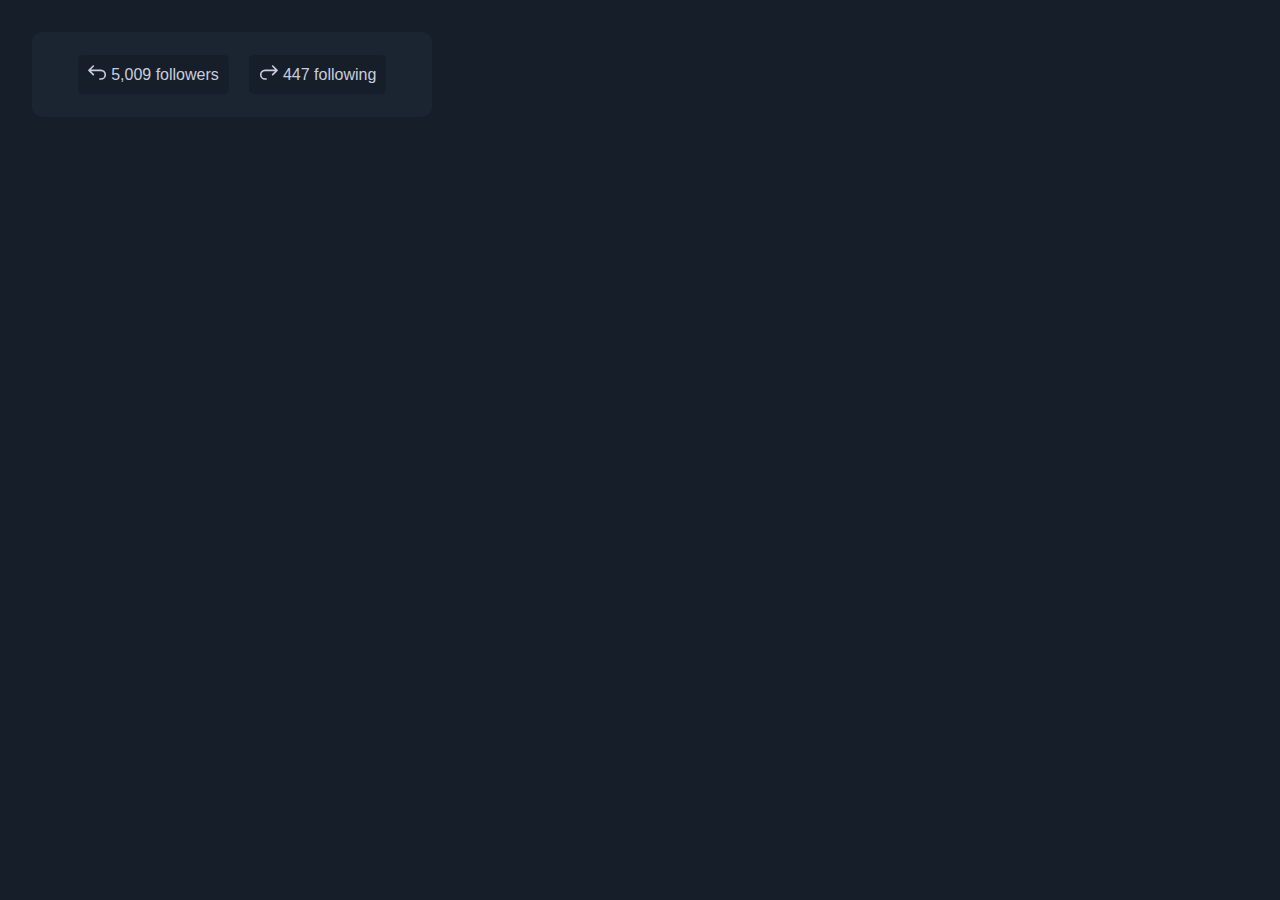
==== Profile-Page-Components/index.html @ be48f7f8 "Followers Component -component olıuşturuldu style işlemleri yapıldı." ====
<!DOCTYPE html>
<html lang="en">
<head>
    <meta charset="UTF-8">
    <meta http-equiv="X-UA-Compatible" content="IE=edge">
    <meta name="viewport" content="width=device-width, initial-scale=1.0">
    <link rel="stylesheet" href="./styles/main.css">
    <!--fontawesome-->
    <link rel="stylesheet" href="https://cdnjs.cloudflare.com/ajax/libs/font-awesome/5.15.3/css/all.min.css"
        integrity="sha512-iBBXm8fW90+nuLcSKlbmrPcLa0OT92xO1BIsZ+ywDWZCvqsWgccV3gFoRBv0z+8dLJgyAHIhR35VZc2oM/gI1w=="
        crossorigin="anonymous" referrerpolicy="no-referrer" />
    <title>Profile Page Component</title>
</head>
<body>
    <div class="followers-component">
        <div>
            <img src="./images/icon-followers.svg" alt="">
            <span>5,009 followers</span>
        </div>
        <div>
            <img src="./images/icon-following.svg" alt="">
            <span>447 following</span>
        </div>
    </div>

</body>
</html>
---- Profile-Page-Components/styles/main.css ----
* {
  margin: 0;
  padding: 0;
  -webkit-box-sizing: border-box;
          box-sizing: border-box;
}

body {
  width: 100%;
  height: 100%;
  background-color: #161e29;
  font-family: "Mulish", sans-serif;
  font-size: 16px;
}

body .followers-component {
  background-color: #1b2431;
  width: 400px;
  height: 85px;
  margin: 2rem;
  border-radius: 10px;
  color: #c9cedf;
  display: -webkit-box;
  display: -ms-flexbox;
  display: flex;
  -webkit-box-align: center;
      -ms-flex-align: center;
          align-items: center;
  -webkit-box-pack: space-evenly;
      -ms-flex-pack: space-evenly;
          justify-content: space-evenly;
  padding: 25px;
}

body .followers-component div {
  cursor: pointer;
  background-color: #161e29;
  padding: 10px;
  border-radius: 5px;
}
/*# sourceMappingURL=main.css.map */
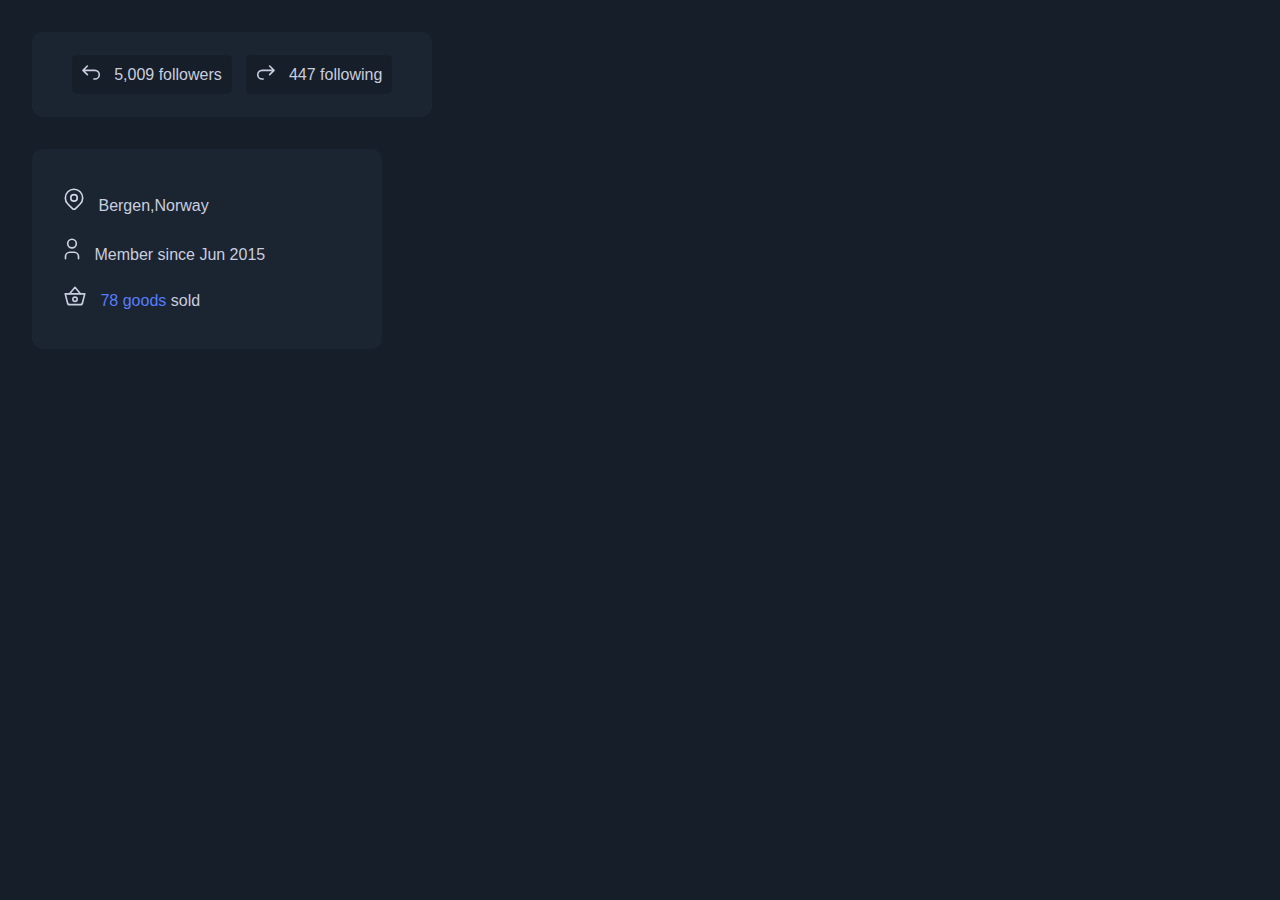
==== commit f8d22839: "User Info Compnent" ====
--- a/Profile-Page-Components/index.html
+++ b/Profile-Page-Components/index.html
@@ -5,10 +5,6 @@
     <meta http-equiv="X-UA-Compatible" content="IE=edge">
     <meta name="viewport" content="width=device-width, initial-scale=1.0">
     <link rel="stylesheet" href="./styles/main.css">
-    <!--fontawesome-->
-    <link rel="stylesheet" href="https://cdnjs.cloudflare.com/ajax/libs/font-awesome/5.15.3/css/all.min.css"
-        integrity="sha512-iBBXm8fW90+nuLcSKlbmrPcLa0OT92xO1BIsZ+ywDWZCvqsWgccV3gFoRBv0z+8dLJgyAHIhR35VZc2oM/gI1w=="
-        crossorigin="anonymous" referrerpolicy="no-referrer" />
     <title>Profile Page Component</title>
 </head>
 <body>
@@ -23,5 +19,25 @@
         </div>
     </div>
 
+
+    <div class="user-info-component">
+        <ul>
+            <li>
+                <img src="./images/icon-location.svg" alt="location">
+                <span>Bergen,Norway</span>
+            </li>
+            <li>
+                <img src="./images/icon-user.svg" alt="user">
+                <span>Member since Jun 2015</span>
+            </li>
+
+            <li>
+                <img src="./images/icon-basket.svg" alt="user">
+                <span><a href="#">78 goods</a> sold</span>
+            </li>
+
+        </ul>
+    </div>
+
 </body>
 </html>--- a/Profile-Page-Components/styles/main.css
+++ b/Profile-Page-Components/styles/main.css
@@ -3,6 +3,8 @@
   padding: 0;
   -webkit-box-sizing: border-box;
           box-sizing: border-box;
+  list-style: none;
+  text-decoration: none;
 }
 
 body {
@@ -38,4 +40,47 @@
   padding: 10px;
   border-radius: 5px;
 }
+
+body .followers-component div img {
+  margin-right: 9px;
+}
+
+body .user-info-component {
+  margin: 2rem;
+  background-color: #1b2431;
+  width: 350px;
+  height: 200px;
+  padding: 1rem 2rem;
+  border-radius: 10px;
+  color: #c9cedf;
+}
+
+body .user-info-component ul {
+  height: 100%;
+  display: -webkit-box;
+  display: -ms-flexbox;
+  display: flex;
+  -webkit-box-orient: vertical;
+  -webkit-box-direction: normal;
+      -ms-flex-direction: column;
+          flex-direction: column;
+  -webkit-box-align: start;
+      -ms-flex-align: start;
+          align-items: flex-start;
+  -webkit-box-pack: space-evenly;
+      -ms-flex-pack: space-evenly;
+          justify-content: space-evenly;
+}
+
+body .user-info-component ul li {
+  font-size: 16px;
+}
+
+body .user-info-component ul li img {
+  margin-right: 10px;
+}
+
+body .user-info-component ul li a {
+  color: #587dfb;
+}
 /*# sourceMappingURL=main.css.map */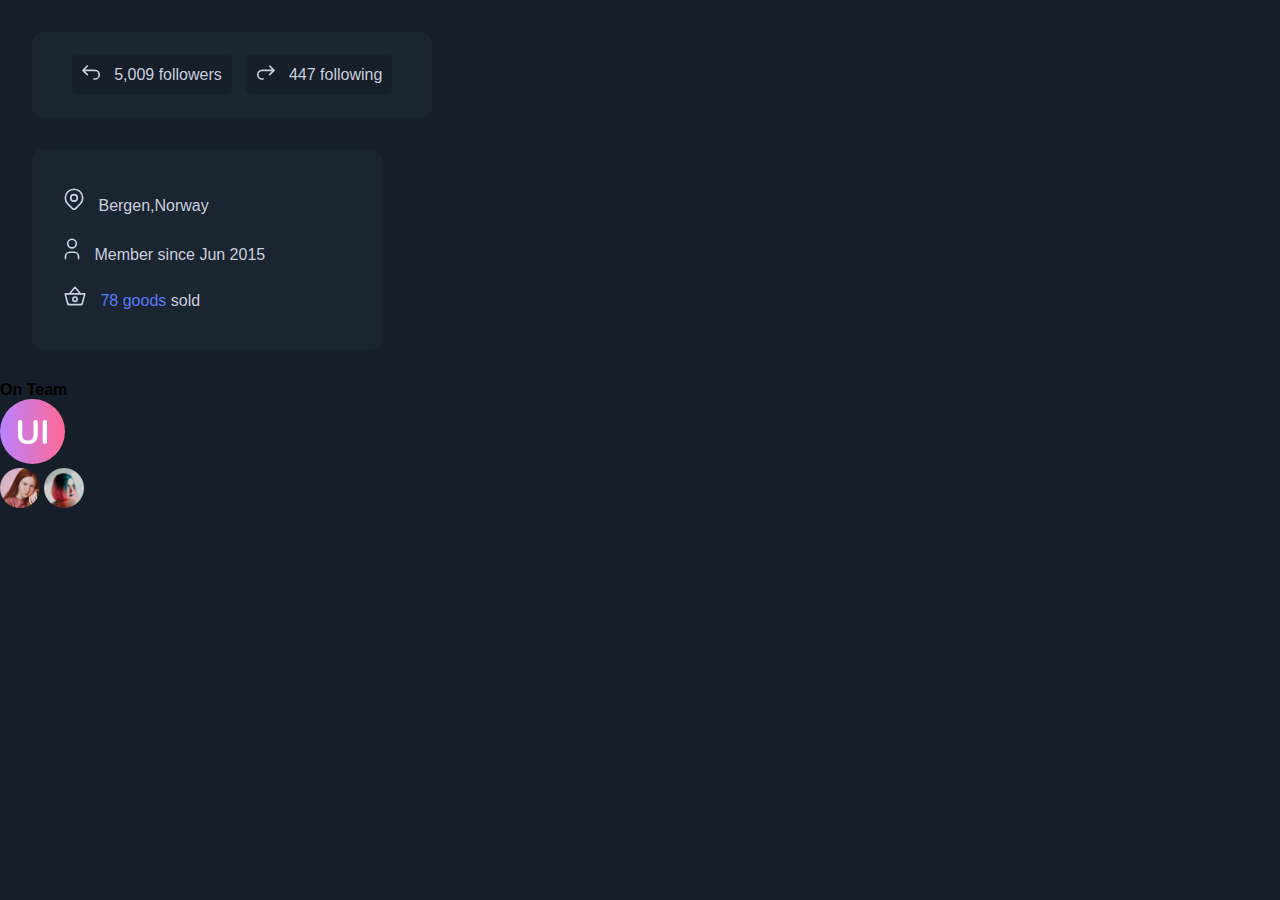
==== commit e27e8f3a: "Team  Component Html" ====
--- a/Profile-Page-Components/index.html
+++ b/Profile-Page-Components/index.html
@@ -39,5 +39,18 @@
         </ul>
     </div>
 
+
+    <div class="team-component">
+        <h4>On Team</h4>
+        <div>
+            <div class="team">
+                <img src="./images/team-icon.svg" alt="team-icon">
+            </div>
+            <div class="team-members">
+                <img src="./images/avatar.png" alt="">
+                <img src="./images/avatar2.png" alt="">
+            </div>
+        </div>
+    </div>
 </body>
 </html>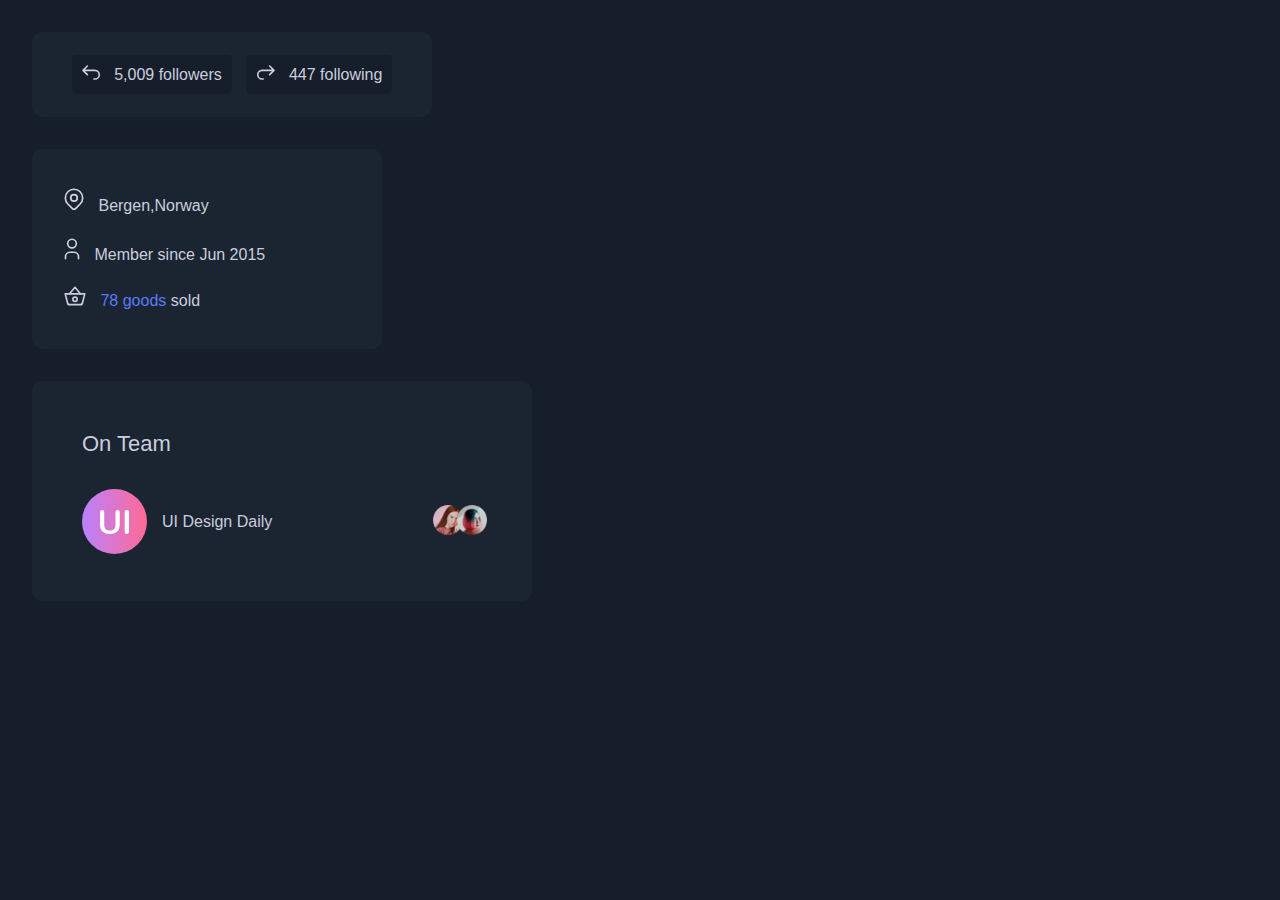
==== commit 8f8f447c: "Team Component Style" ====
--- a/Profile-Page-Components/index.html
+++ b/Profile-Page-Components/index.html
@@ -42,9 +42,10 @@
 
     <div class="team-component">
         <h4>On Team</h4>
-        <div>
+        <div class="team-div">
             <div class="team">
                 <img src="./images/team-icon.svg" alt="team-icon">
+                <span>UI Design Daily</span>
             </div>
             <div class="team-members">
                 <img src="./images/avatar.png" alt="">
--- a/Profile-Page-Components/styles/main.css
+++ b/Profile-Page-Components/styles/main.css
@@ -83,4 +83,69 @@
 body .user-info-component ul li a {
   color: #587dfb;
 }
+
+body .team-component {
+  margin: 2rem;
+  width: 500px;
+  height: 220px;
+  display: -webkit-box;
+  display: -ms-flexbox;
+  display: flex;
+  -webkit-box-orient: vertical;
+  -webkit-box-direction: normal;
+      -ms-flex-direction: column;
+          flex-direction: column;
+  -webkit-box-align: start;
+      -ms-flex-align: start;
+          align-items: flex-start;
+  -ms-flex-pack: distribute;
+      justify-content: space-around;
+  padding: 50px;
+  background-color: #1b2431;
+  color: #c9cedf;
+  border-radius: 10px;
+}
+
+body .team-component h4 {
+  font-size: 22px;
+  font-weight: 400;
+  margin-bottom: 1rem;
+}
+
+body .team-component .team-div {
+  width: 100%;
+  margin-top: 1rem;
+  display: -webkit-box;
+  display: -ms-flexbox;
+  display: flex;
+  -webkit-box-pack: justify;
+      -ms-flex-pack: justify;
+          justify-content: space-between;
+  -webkit-box-align: center;
+      -ms-flex-align: center;
+          align-items: center;
+}
+
+body .team-component .team-div .team {
+  display: -webkit-box;
+  display: -ms-flexbox;
+  display: flex;
+  -webkit-box-align: center;
+      -ms-flex-align: center;
+          align-items: center;
+}
+
+body .team-component .team-div .team span {
+  margin-left: 15px;
+}
+
+body .team-component .team-div .team-members {
+  position: relative;
+}
+
+body .team-component .team-div .team-members img {
+  margin: -5px;
+  width: 30px;
+  height: 30px;
+}
 /*# sourceMappingURL=main.css.map */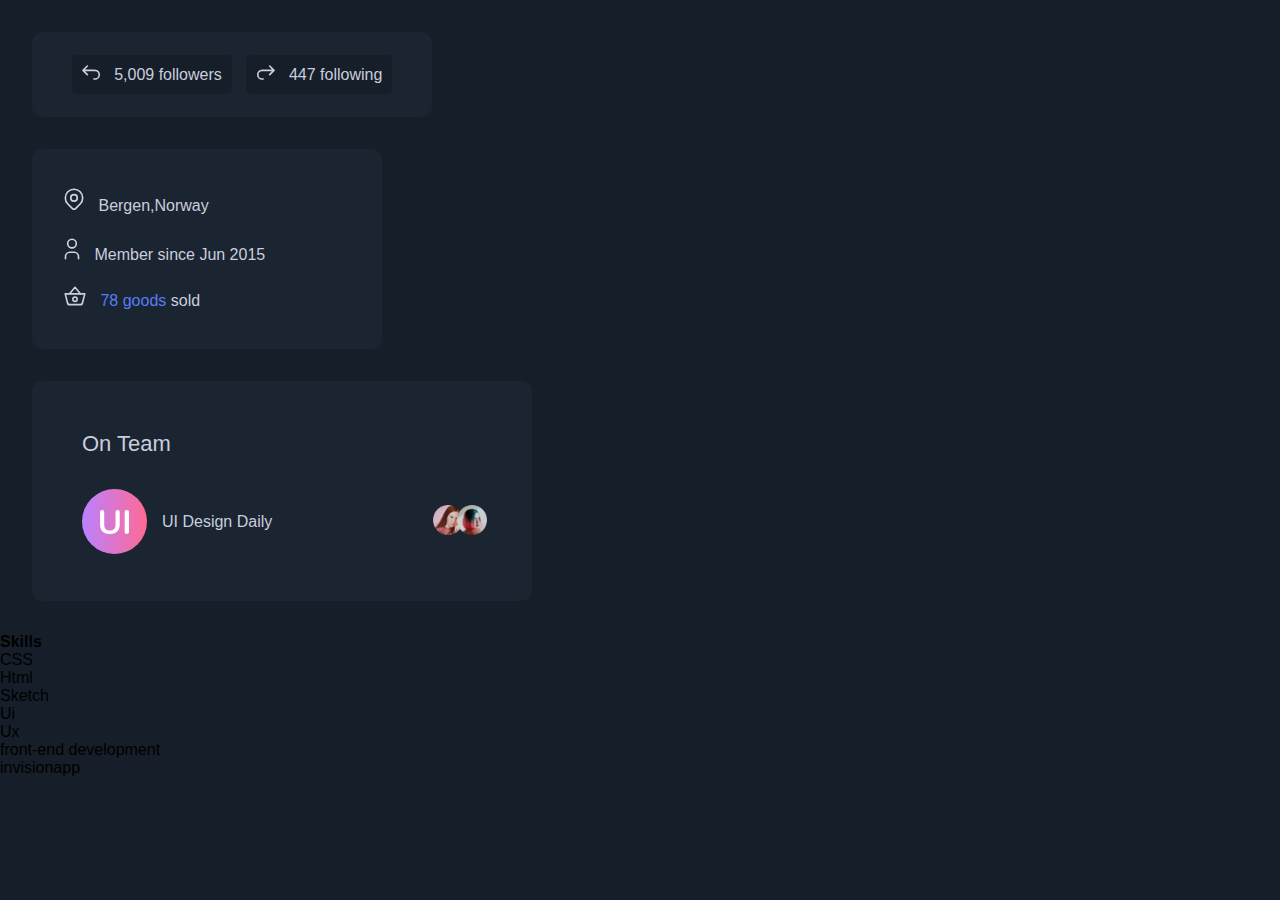
==== commit 5ca355d5: "Skills Component Html" ====
--- a/Profile-Page-Components/index.html
+++ b/Profile-Page-Components/index.html
@@ -53,5 +53,21 @@
             </div>
         </div>
     </div>
+
+
+    <div class="skills-component">
+        <h4>Skills</h4>
+        <ul>
+            <li>CSS</li>
+            <li>Html</li>
+            <li>Sketch</li>
+            <li>Ui</li>
+            <li>Ux</li>
+            <li>front-end development</li>
+            <li>invisionapp</li>
+        </ul>
+    </div>
+
+
 </body>
 </html>